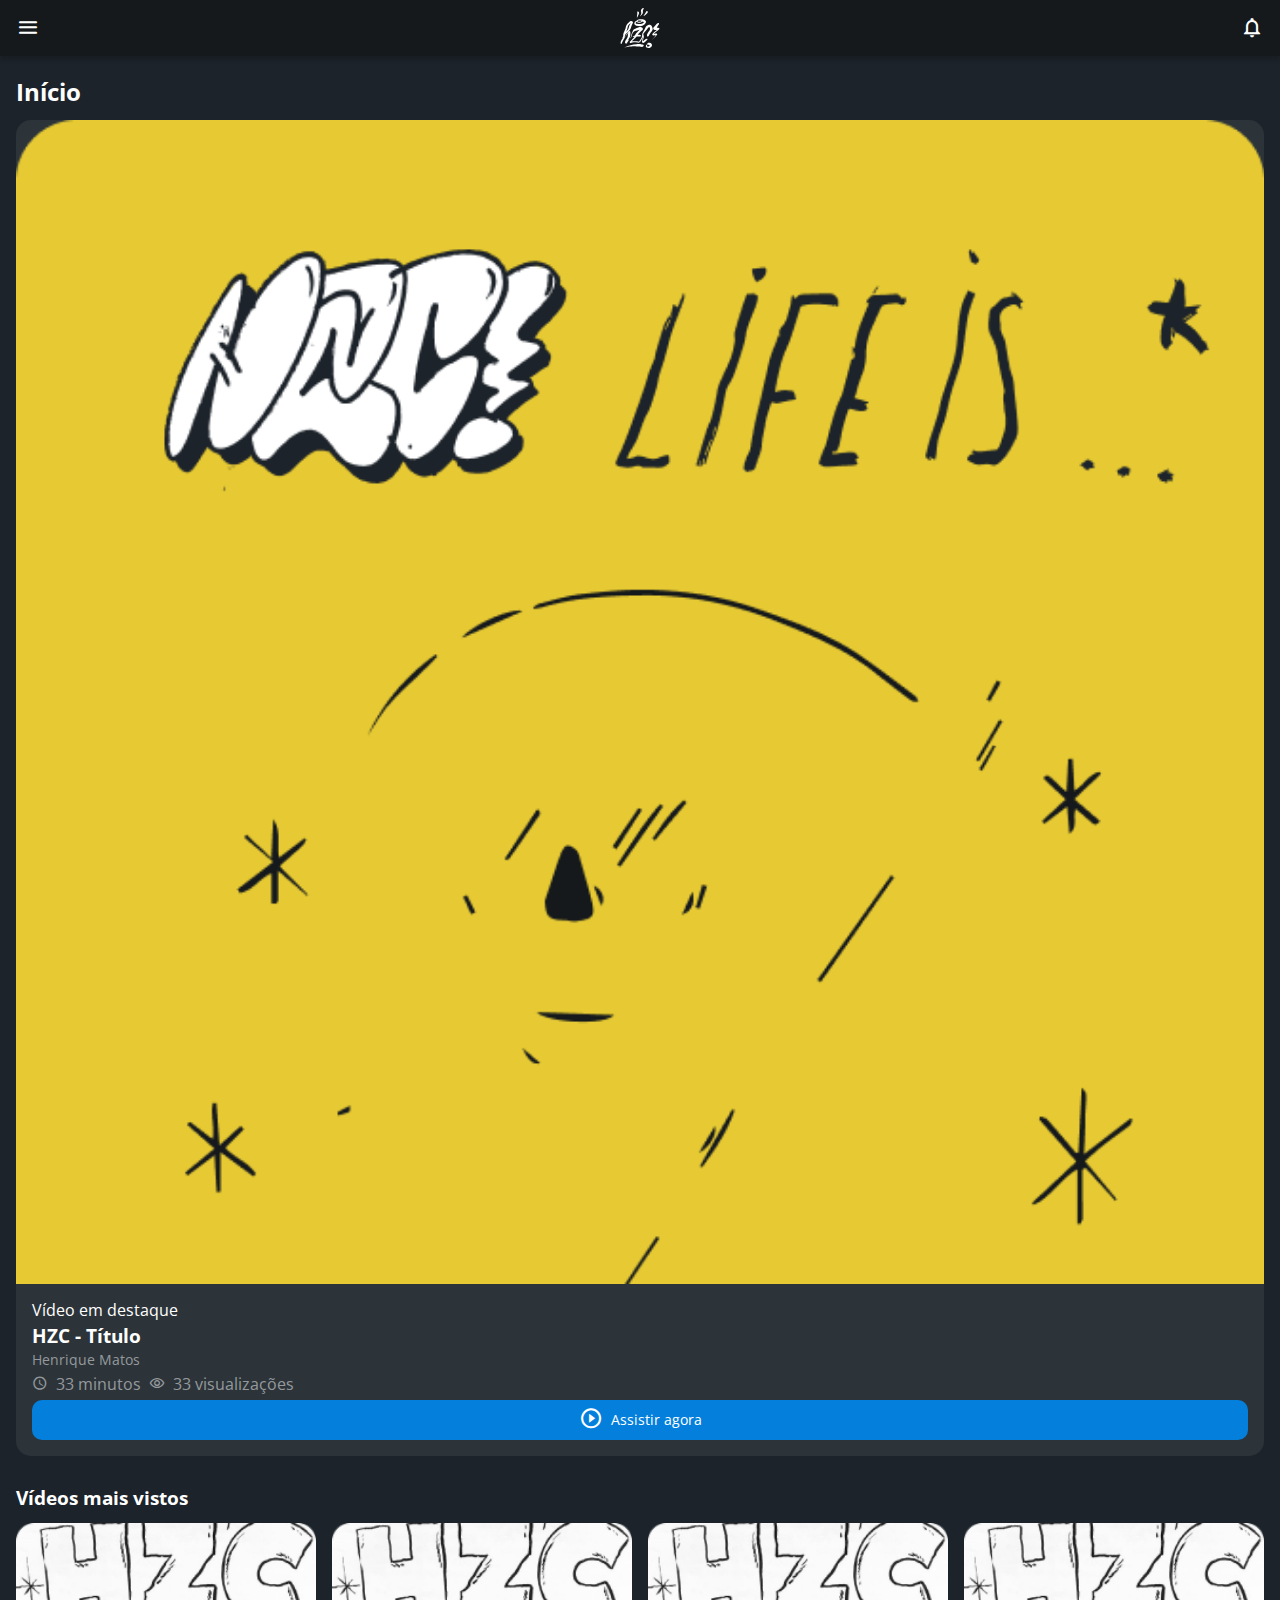
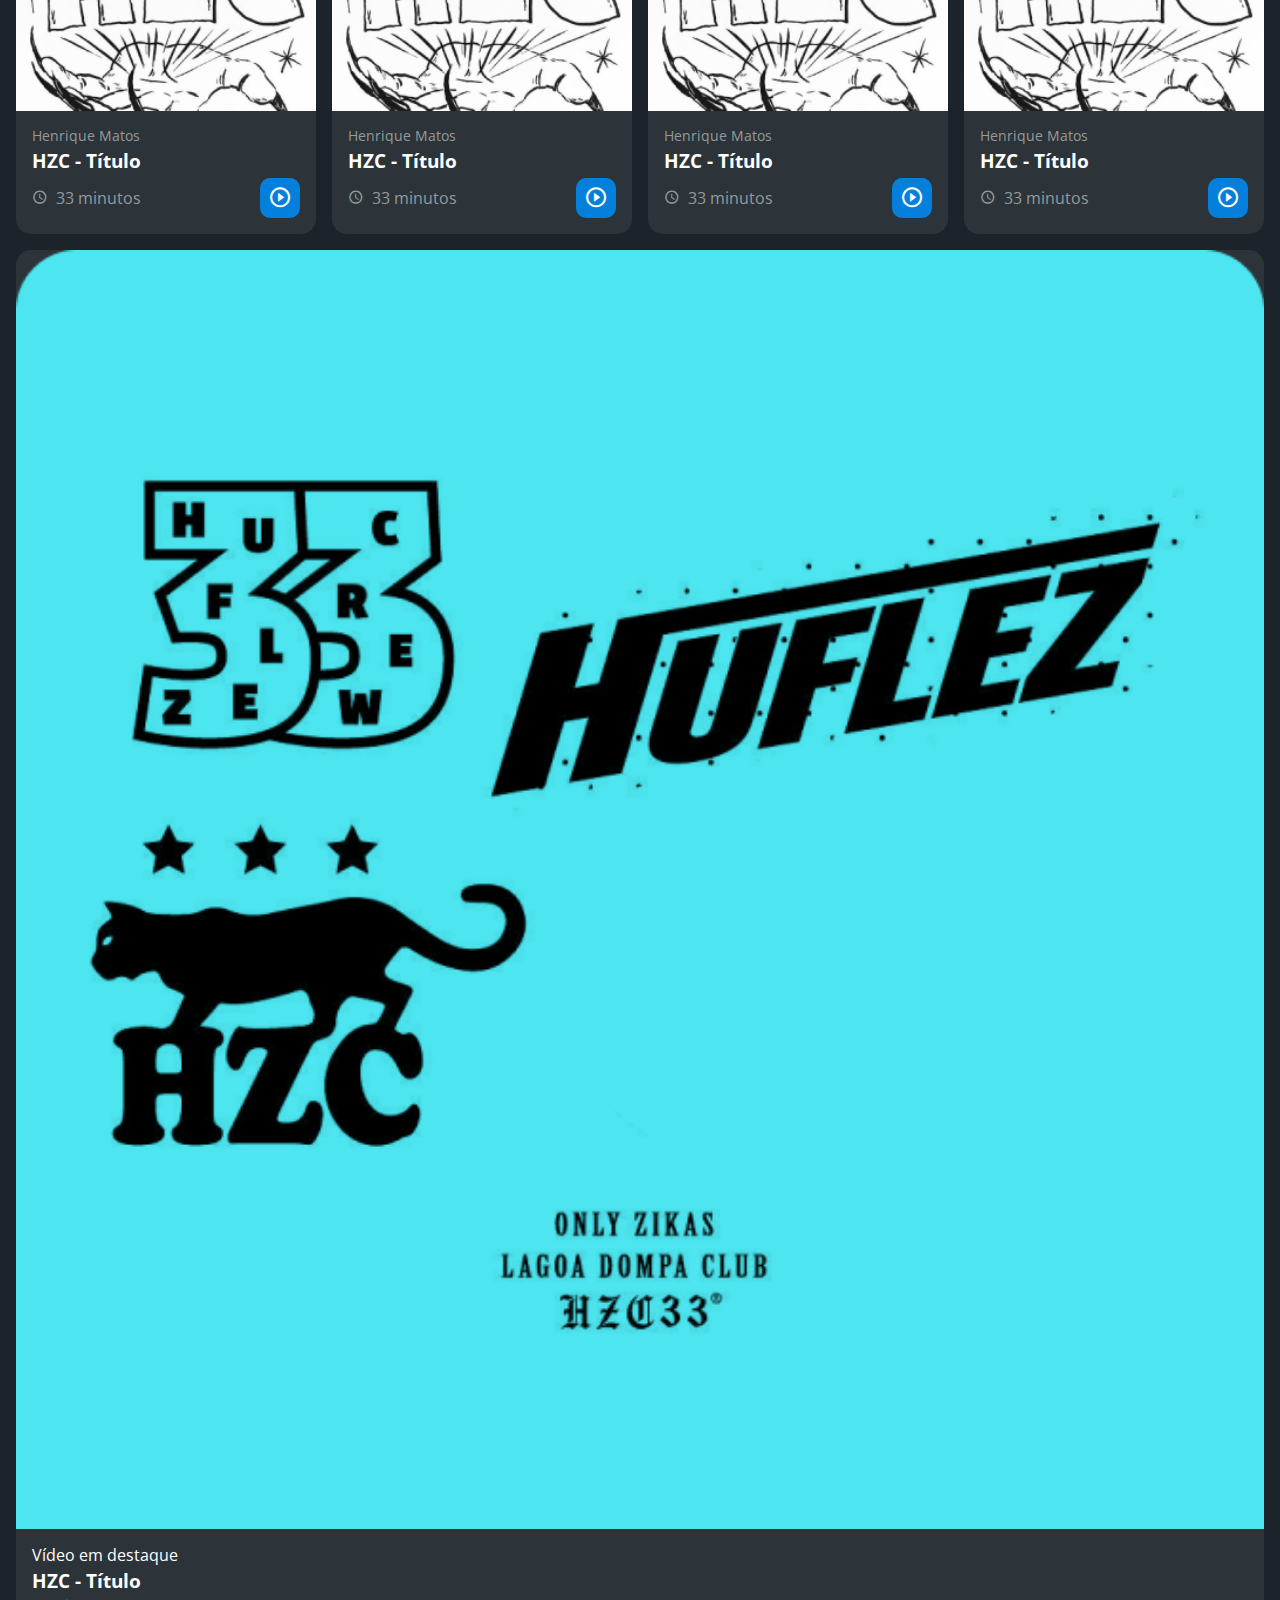
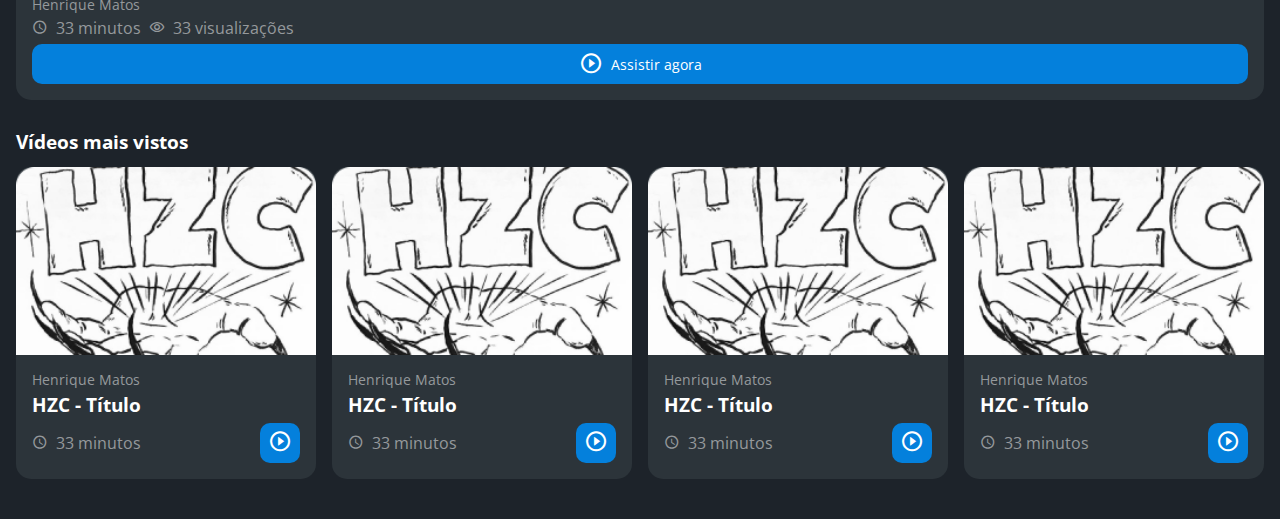
==== index.html @ 2aaf7b37 "primeiro commit" ====
<!DOCTYPE html>
<html lang="pt-br">
<head>
    <meta charset="UTF-8">
    <meta http-equiv="X-UA-Compatible" content="IE=edge">
    <meta name="viewport" content="width=device-width, initial-scale=1.0">
    <title>HZC | Home</title>
    <link rel="preconnect" href="https://fonts.googleapis.com">
    <link rel="preconnect" href="https://fonts.gstatic.com" crossorigin>
    <link rel="stylesheet" href="https://fonts.googleapis.com/css2?family=Open+Sans:wght@400;600;700&display=swap">
    <link rel="stylesheet" href="assets/css/reset.css">
    <link rel="stylesheet" href="assets/css/estilos.css">
</head>
<body>
    <header class="cabecalho">
        <button class="cabecalho__menu" aria-label="Menu"><i></i></button>
        <img src="assets/img/logo.svg" alt="Logotipo da HZC" class="cabecalho__logo">
        <p class="cabecalho__perfil">Henrique Matos</p>
        <button class="cabecalho__notificacao" aria-label="Notificação"><i></i></button>
    </header>
    <nav class="menu-lateral">
        <img src="assets/img/logo.svg" alt="Logotipo da HZC" class="menu-lateral__logo">
        <a href="index.html" class="menu-lateral__link menu-lateral__link--inicio menu-lateral__link--ativo">Início</a>
        <a href="#" class="menu-lateral__link menu-lateral__link--videos">Vídeos</a>
        <a href="MeuPico.html" class="menu-lateral__link menu-lateral__link--picos">Picos</a>
        <a href="#" class="menu-lateral__link menu-lateral__link--integrantes">Integrantes</a>
        <a href="#" class="menu-lateral__link menu-lateral__link--camisas">Camisas</a>
        <a href="#" class="menu-lateral__link menu-lateral__link--pinturas">Pinturas</a>
    </nav>
    <main class="principal">
        <h2 class="titulo-pagina">Início</h2>
        <article class="cartao cartao--destaque destaque-video">
            <img src="assets/img/banner-mobile_1.png" alt="Banner do cartao" class="cartao__imagem cartao__imagem--mobile">
            <img src="assets/img/banner_1.png" alt="Banner do cartao" class="cartao__imagem cartao__imagem--desktop">
            <div class="cartao__conteudo">
                <p class="cartao__destaque">Vídeo em destaque</p>
                <h3 class="cartao__titulo">HZC - Título</h3>
                <p class="cartao__perfil">Henrique Matos</p>
                <p class="cartao__info cartao__info--tempo">33 minutos</p>
                <p class="cartao__info cartao__info--visualizacao">33 visualizações</p>
                <button class="cartao__botao cartao__botao--play cartao__botao--destaque">Assistir agora</button>
            </div>
        </article>
        <article class="cartao cartao--recentes videos-recentes">
            <h3 class="cartao__titulo">Vídeos recentes</h3>
            <a href="#" class="cartao__link">Ver todos</a>
            <ul class="cartao__lista">
                <li class="cartao__item">
                    <img src="assets/img/miniatura_1.png" alt="Thumbnail" class="cartao__item-thumbnail">
                    <h4 class="cartao__item-titulo">HZC - Love machine</h4>
                    <p class="cartao__item-perfil">Henrique Matos</p>
                </li>
                <li class="cartao__item">
                    <img src="assets/img/miniatura_1.png" alt="Thumbnail" class="cartao__item-thumbnail">
                    <h4 class="cartao__item-titulo">HZC - Love machine</h4>
                    <p class="cartao__item-perfil">Henrique Matos</p>
                </li>
                <li class="cartao__item">
                    <img src="assets/img/miniatura_1.png" alt="Thumbnail" class="cartao__item-thumbnail">
                    <h4 class="cartao__item-titulo">HZC - Love machine</h4>
                    <p class="cartao__item-perfil">Henrique Matos</p>
                </li>
                <li class="cartao__item">
                    <img src="assets/img/miniatura_1.png" alt="Thumbnail" class="cartao__item-thumbnail">
                    <h4 class="cartao__item-titulo">HZC - Love machine</h4>
                    <p class="cartao__item-perfil">Henrique Matos</p>
                </li>
                <li class="cartao__item">
                    <img src="assets/img/miniatura_1.png" alt="Thumbnail" class="cartao__item-thumbnail">
                    <h4 class="cartao__item-titulo">HZC - Love machine</h4>
                    <p class="cartao__item-perfil">Henrique Matos</p>
                </li>
            </ul>
        </article>
        <section class="secao secao-videos">
            <h3 class="titulo-secao">Vídeos mais vistos</h3>
            <article class="cartao">
                <img src="assets/img/video_1.png" alt="Vídeo" class="cartao__imagem">
                <div class="cartao__conteudo">
                    <p class="cartao__perfil">Henrique Matos</p>
                    <h3 class="cartao__titulo">HZC - Título</h3>
                    <p class="cartao__info cartao__info--tempo">33 minutos</p>
                    <button class="cartao__botao cartao__botao--play" aria-label="Assistir agora"></button>
                </div>
            </article>
            <article class="cartao">
                <img src="assets/img/video_1.png" alt="Vídeo" class="cartao__imagem">
                <div class="cartao__conteudo">
                    <p class="cartao__perfil">Henrique Matos</p>
                    <h3 class="cartao__titulo">HZC - Título</h3>
                    <p class="cartao__info cartao__info--tempo">33 minutos</p>
                    <button class="cartao__botao cartao__botao--play" aria-label="Assistir agora"></button>
                </div>
            </article>
            <article class="cartao">
                <img src="assets/img/video_1.png" alt="Vídeo" class="cartao__imagem">
                <div class="cartao__conteudo">
                    <p class="cartao__perfil">Henrique Matos</p>
                    <h3 class="cartao__titulo">HZC - Título</h3>
                    <p class="cartao__info cartao__info--tempo">33 minutos</p>
                    <button class="cartao__botao cartao__botao--play" aria-label="Assistir agora"></button>
                </div>
            </article>
            <article class="cartao">
                <img src="assets/img/video_1.png" alt="Vídeo" class="cartao__imagem">
                <div class="cartao__conteudo">
                    <p class="cartao__perfil">Henrique Matos</p>
                    <h3 class="cartao__titulo">HZC - Título</h3>
                    <p class="cartao__info cartao__info--tempo">33 minutos</p>
                    <button class="cartao__botao cartao__botao--play" aria-label="Assistir agora"></button>
                </div>
            </article>
        </section>
        <article class="cartao cartao--recentes produtos-recentes">
            <h3 class="cartao__titulo">Vídeos recentes</h3>
            <a href="#" class="cartao__link">Ver todos</a>
            <ul class="cartao__lista">
                <li class="cartao__item">
                    <img src="assets/img/miniatura_1.png" alt="Thumbnail" class="cartao__item-thumbnail">
                    <h4 class="cartao__item-titulo">HZC - Love machine</h4>
                    <p class="cartao__item-perfil">Henrique Matos</p>
                </li>
                <li class="cartao__item">
                    <img src="assets/img/miniatura_1.png" alt="Thumbnail" class="cartao__item-thumbnail">
                    <h4 class="cartao__item-titulo">HZC - Love machine</h4>
                    <p class="cartao__item-perfil">Henrique Matos</p>
                </li>
                <li class="cartao__item">
                    <img src="assets/img/miniatura_1.png" alt="Thumbnail" class="cartao__item-thumbnail">
                    <h4 class="cartao__item-titulo">HZC - Love machine</h4>
                    <p class="cartao__item-perfil">Henrique Matos</p>
                </li>
                <li class="cartao__item">
                    <img src="assets/img/miniatura_1.png" alt="Thumbnail" class="cartao__item-thumbnail">
                    <h4 class="cartao__item-titulo">HZC - Love machine</h4>
                    <p class="cartao__item-perfil">Henrique Matos</p>
                </li>
                <li class="cartao__item">
                    <img src="assets/img/miniatura_1.png" alt="Thumbnail" class="cartao__item-thumbnail">
                    <h4 class="cartao__item-titulo">HZC - Love machine</h4>
                    <p class="cartao__item-perfil">Henrique Matos</p>
                </li>
            </ul>
        </article>
        <article class="cartao cartao--destaque destaque-produtos">
            <img src="assets/img/banner-mobile_2.png" alt="Banner do cartao" class="cartao__imagem cartao__imagem--mobile">
            <img src="assets/img/banner_2.png" alt="Banner do cartao" class="cartao__imagem cartao__imagem--desktop">
            <div class="cartao__conteudo">
                <p class="cartao__destaque">Vídeo em destaque</p>
                <h3 class="cartao__titulo">HZC - Título</h3>
                <p class="cartao__perfil">Henrique Matos</p>
                <p class="cartao__info cartao__info--tempo">33 minutos</p>
                <p class="cartao__info cartao__info--visualizacao">33 visualizações</p>
                <button class="cartao__botao cartao__botao--play cartao__botao--destaque">Assistir agora</button>
            </div>
        </article>
        <section class="secao secao-produtos">
            <h3 class="titulo-secao">Vídeos mais vistos</h3>
            <article class="cartao">
                <img src="assets/img/video_1.png" alt="Vídeo" class="cartao__imagem">
                <div class="cartao__conteudo">
                    <p class="cartao__perfil">Henrique Matos</p>
                    <h3 class="cartao__titulo">HZC - Título</h3>
                    <p class="cartao__info cartao__info--tempo">33 minutos</p>
                    <button class="cartao__botao cartao__botao--play" aria-label="Assistir agora"></button>
                </div>
            </article>
            <article class="cartao">
                <img src="assets/img/video_1.png" alt="Vídeo" class="cartao__imagem">
                <div class="cartao__conteudo">
                    <p class="cartao__perfil">Henrique Matos</p>
                    <h3 class="cartao__titulo">HZC - Título</h3>
                    <p class="cartao__info cartao__info--tempo">33 minutos</p>
                    <button class="cartao__botao cartao__botao--play" aria-label="Assistir agora"></button>
                </div>
            </article>
            <article class="cartao">
                <img src="assets/img/video_1.png" alt="Vídeo" class="cartao__imagem">
                <div class="cartao__conteudo">
                    <p class="cartao__perfil">Henrique Matos</p>
                    <h3 class="cartao__titulo">HZC - Título</h3>
                    <p class="cartao__info cartao__info--tempo">33 minutos</p>
                    <button class="cartao__botao cartao__botao--play" aria-label="Assistir agora"></button>
                </div>
            </article>
            <article class="cartao">
                <img src="assets/img/video_1.png" alt="Vídeo" class="cartao__imagem">
                <div class="cartao__conteudo">
                    <p class="cartao__perfil">Henrique Matos</p>
                    <h3 class="cartao__titulo">HZC - Título</h3>
                    <p class="cartao__info cartao__info--tempo">33 minutos</p>
                    <button class="cartao__botao cartao__botao--play" aria-label="Assistir agora"></button>
                </div>
            </article>
        </section>

        <section> 

        </section>


    </main>
    <script src="index.js"></script>
</body>
</html>
---- assets/css/estilos.css ----
@font-face {
    font-family: 'icones';
    src: url(../font/icones.ttf);
}

body {
    background-color: #1D232A;
    font-family: 'Open Sans', 'icones', sans-serif;
    color: #FFFFFF;
}

@media screen and (min-width: 1440px) {
    body {
        display: grid;
        grid-template-columns: auto 1fr;
    }
}

.cabecalho {
    display: flex;
    justify-content: space-between;
    align-items: center;
    background-color: #15191C;
    padding: 8px 16px;
    box-shadow: 0px 4px 4px rgba(0, 0, 0, 0.16);
}

.cabecalho__menu i::before {
    content: "\e904";
    font-size: 24px;
}

.cabecalho__notificacao i::before {
    content: "\e906";
    font-size: 24px;
}

.cabecalho__logo {
    width: 40px;
}

.cabecalho__perfil {
    display: none;
}

@media screen and (min-width: 1440px) {
    .cabecalho {
        background-color: #1D232A;
        display: grid;
        column-gap: 32px;
        grid-template-columns: 1fr auto;
        padding: 16px 60px;
        height: 80px;
        box-sizing: border-box;
        grid-column: 2;
    }

    .cabecalho__menu {
        display: none;
    }

    .cabecalho__logo {
        display: none;
    }

    .cabecalho__perfil {
        display: grid;
        grid-template-columns: repeat(3, auto);
        column-gap: 8px;
        align-items: center;
        justify-self: flex-end;
        color: #95999C;
        padding: 8px 32px;
        border-right: 1px solid #95999C;
    }

    .cabecalho__perfil::before {
        content: "";
        display: block;
        width: 32px;
        height: 32px;
        background-image: url(../img/profile_2.png);
        background-size: contain;
        background-repeat: no-repeat;
        background-position: center;
    }

    .cabecalho__perfil::after {
        content: "\e90d";
        color: #FFFFFF;
        font-size: 1.5rem;
    }
}

.menu-lateral {
    display: flex;
    flex-direction: column;
    background-color: #15191C;
    width: 75vw;
    height: 100vh;

    position: absolute;
    left: -100vw;
    transition: .25s;
}

.menu-lateral--ativo {
    left: 0;
    transition: .25s;
}

.menu-lateral__logo {
    width: 118px;
    align-self: center;
    padding: 16px;
}

.menu-lateral__link {
    height: 64px;
    color: #95999C;
    padding-left: 64px;
    display: flex;
    align-items: center;
}

.menu-lateral__link--ativo {
    color: #FFFFFF;
    padding-left: 56px;
    border-left: 8px solid #FFFFFF;
}

.menu-lateral__link::before {
    content: "\e900";
    width: 24px;
    height: 24px;
    font-size: 24px;
    position: absolute;
    left: 24px;
}

.menu-lateral__link--inicio::before {
    content: "\e902";
}

.menu-lateral__link--videos::before {
    content: "\e90e";
}

.menu-lateral__link--picos::before {
    content: "\e909";
}

.menu-lateral__link--integrantes::before {
    content: "\e903";
}

.menu-lateral__link--camisas::before {
    content: "\e900";
}

.menu-lateral__link--pinturas::before {
    content: "\e90a";
}

@media screen and (min-width: 1440px) {
    .menu-lateral {
        position: static;
        width: 200px;
        grid-column: 1;
        grid-row: 1 / span 2;
    }
}

.principal {
    padding: 24px 16px;
    display: grid;
    gap: 16px;
}

.titulo-pagina {
    font-size: 1.5rem;
    font-weight: 700;
}

.titulo-secao {
    font-size: 1.2rem;
    font-weight: 700;
}

@media screen and (min-width: 1440px) {
    .principal {
        display: grid;
        grid-template-columns: auto 1fr auto;
        grid-template-areas: 
            "titulo-pagina titulo-pagina titulo-pagina"
            "destaque-video destaque-video videos-recentes"
            "secao-videos secao-videos secao-videos"
            "produtos-recentes destaque-produtos destaque-produtos"
            "secao-produtos secao-produtos secao-produtos"
        ;
        column-gap: 32px;
        padding: 16px 60px;
        grid-column: 2;
    }
}

.titulo-secao {
    grid-column: span 4;
}

.cartao {
    width: 100%;
    border-radius: 15px;
    overflow: hidden;
    background-color: #2C343A;
}

.cartao__imagem--desktop {
    display: none;
}

.cartao--destaque {
    margin-bottom: 16px;
}

.cartao__conteudo {
    padding: 16px;
    display: grid;
    grid-template-columns: auto 1fr;
    gap: 8px;
}

.cartao__destaque {
    grid-column: span 2;
}

.cartao__titulo {
    font-size: 1.2rem;
    font-weight: 700;
    grid-column: span 2;
}

.cartao__perfil {
    color: #95999C;
    font-size: 0.9rem;
    grid-column: span 2;
}

.cartao__info {
    display: flex;
    align-items: center;
    color: #95999C;
}

.cartao__info--tempo::before {
    content: "\e90c";
    margin-right: 8px;    
}

.cartao__info--visualizacao::before {
    content: "\e90f";
    margin-right: 8px;    
}

.cartao__botao {
    display: flex;
    justify-content: center;
    align-items: center;
    background-color: #0480DC;
    width: 40px;
    height: 40px;
    border-radius: 10px;
    font-size: 0.9rem;
    justify-self: flex-end;
}

.cartao__botao--play::before {
    content: "\e90b";
    font-size: 24px;
}

.cartao__botao--destaque {
    width: 100%;
    grid-column: span 2;
}

.cartao__botao--destaque::before {
    margin-right: 8px;
}

.cartao--recentes {
    display: none;
}

@media screen and (min-width: 1440px) {
    .cartao--destaque {
        margin-bottom: 0;
    }

    .cartao__imagem--desktop {
        display: block;
    }

    .cartao__imagem--mobile {
        display: none;
    }

    .cartao__botao--destaque {
        grid-column: auto;
        padding: 16px 8px;
    }

    .cartao--recentes {
        display: grid;
        grid-template-columns: auto auto;
        align-items: center;
        row-gap: 24px;
        width: 256px;
        padding: 16px;
        box-sizing: border-box;
        align-self: flex-start;
    }

    .cartao--recentes .cartao__titulo {
        grid-column: auto;
    }

    .cartao__link {
        font-size: 0.8rem;
        font-weight: 600;
        color: #0480DC;
        justify-self: flex-end;
    }
    
    .cartao__lista {
        display: grid;
        row-gap: 16px;
        grid-column: span 2;
    }

    .cartao__item {
        display: grid;
        grid-template-columns: auto 1fr;
        gap: 8px;
    }

    .cartao__item-thumbnail {
        width: 32px;
        grid-row: span 2;
    }

    .cartao__item-titulo {
        font-size: 0.9rem;
        line-height: 1.2rem;
        font-weight: 700;
    }

    .cartao__item-perfil {
        font-size: 0.8rem;
        color: #95999C;
    }
}

.secao {
    display: grid;
    gap: 16px;
}

@media screen and (min-width: 1440px) {
    .secao {
        grid-template-columns: repeat(4, 1fr);
    }

    .destaque-video {
        grid-area: destaque-video;
    }
    
    .videos-recentes {
        grid-area: videos-recentes;
    }
    
    .secao-videos {
        grid-area: secao-videos;
    }
    
    .destaque-produtos {
        grid-area: destaque-produtos;
    }
    
    .produtos-recentes {
        grid-area: produtos-recentes;
    }
    
    .secao-produtos {
        grid-area: secao-produtos;
    }
}

/* Picos */

@media screen and (min-width: 1440px) {
    .principal--picos {
        grid-template-areas: 
        "titulo-pagina titulo-pagina titulo-pagina"
        "picos-mapa picos-mapa picos-favoritos"
        "secao-picos-mais-visitados secao-picos-mais-visitados secao-picos-mais-visitados"
        ;
    }
}

.picos-mapa {
    width: 100%;
    height: 468px;
    background-image: url(assets/img/mapa-picos.png);
    background-size: cover;
    background-repeat: no-repeat;
    background-position: center;
    border-radius: 15px;
}

.cartao__botao--pico::before {
    content: "\e908";
    font-size: 24px;
}

@media screen and (min-width: 1440px) {
    .picos-mapa {
        grid-area: picos-mapa;
    }

    .picos-favoritos {
        grid-area: picos-favoritos;
    }

    .secao-picos-mais-visitados {
        grid-area: secao-picos-mais-visitados;
    }
}
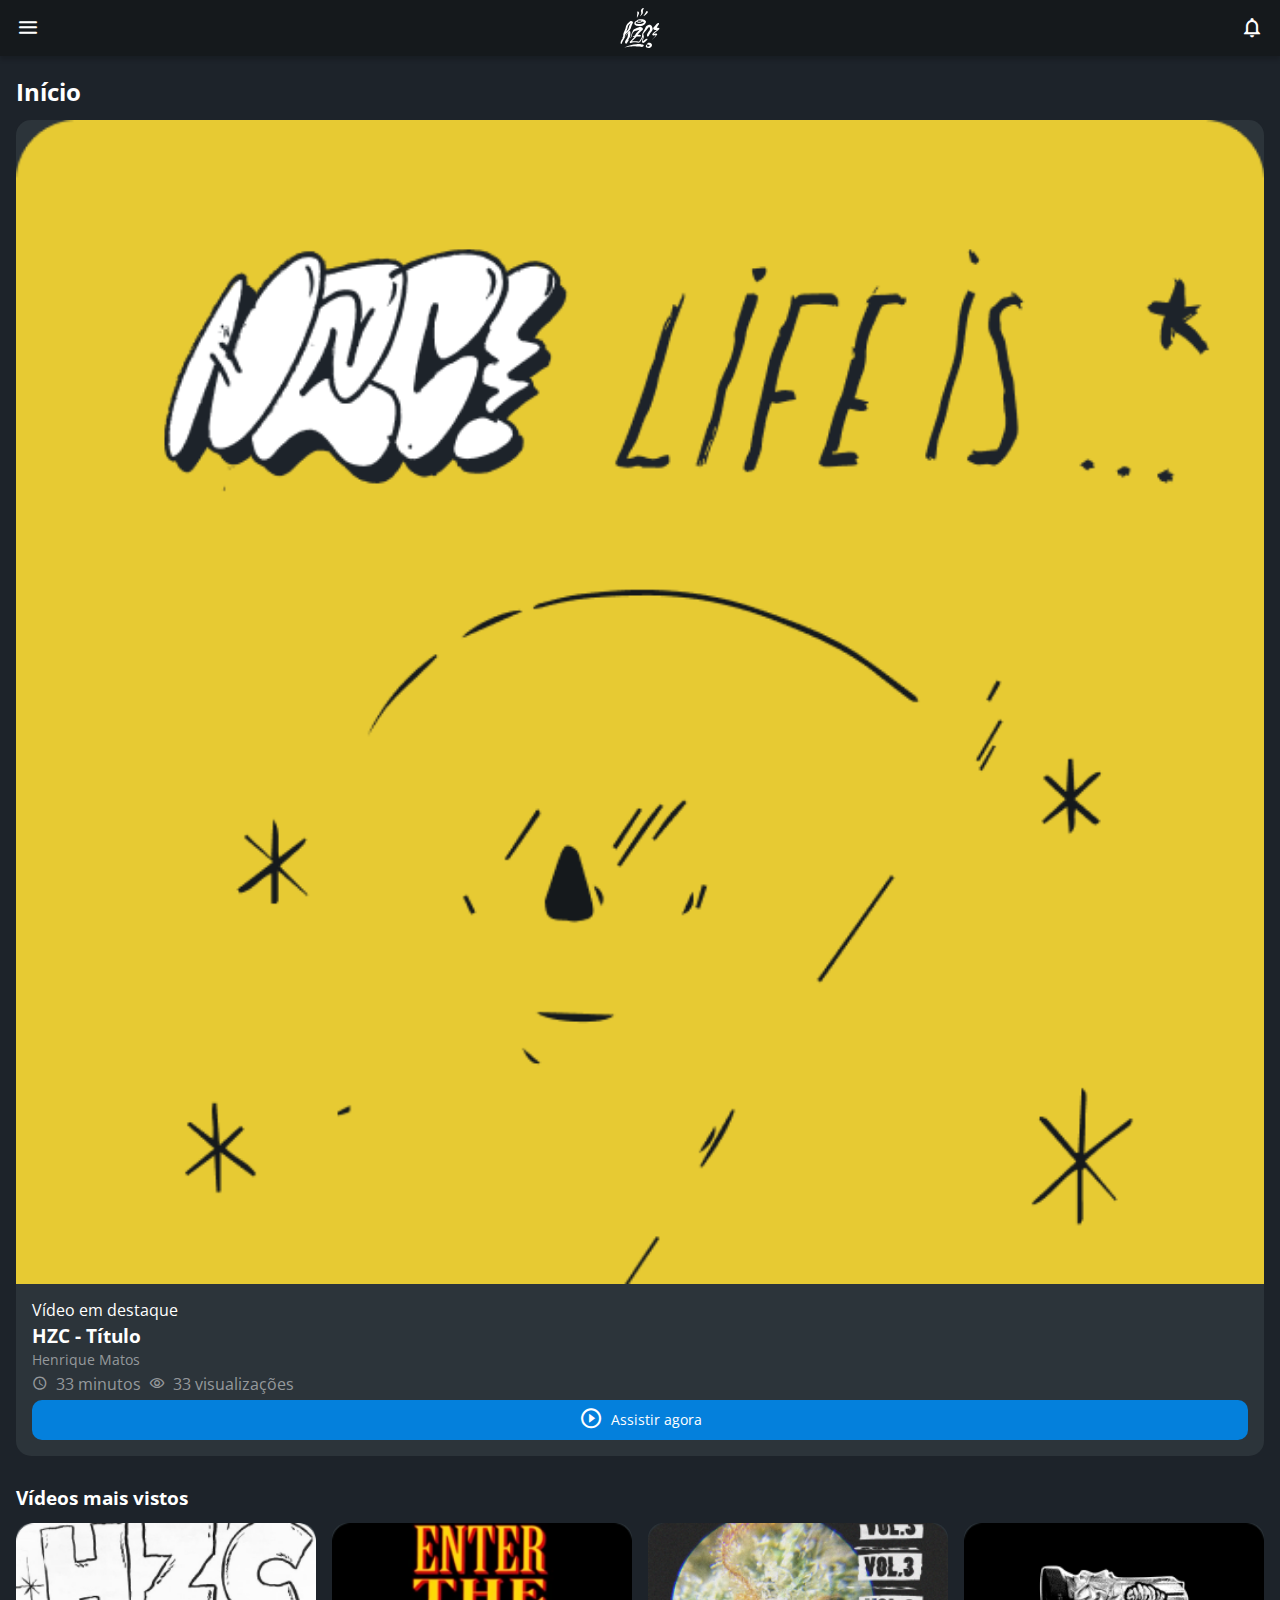
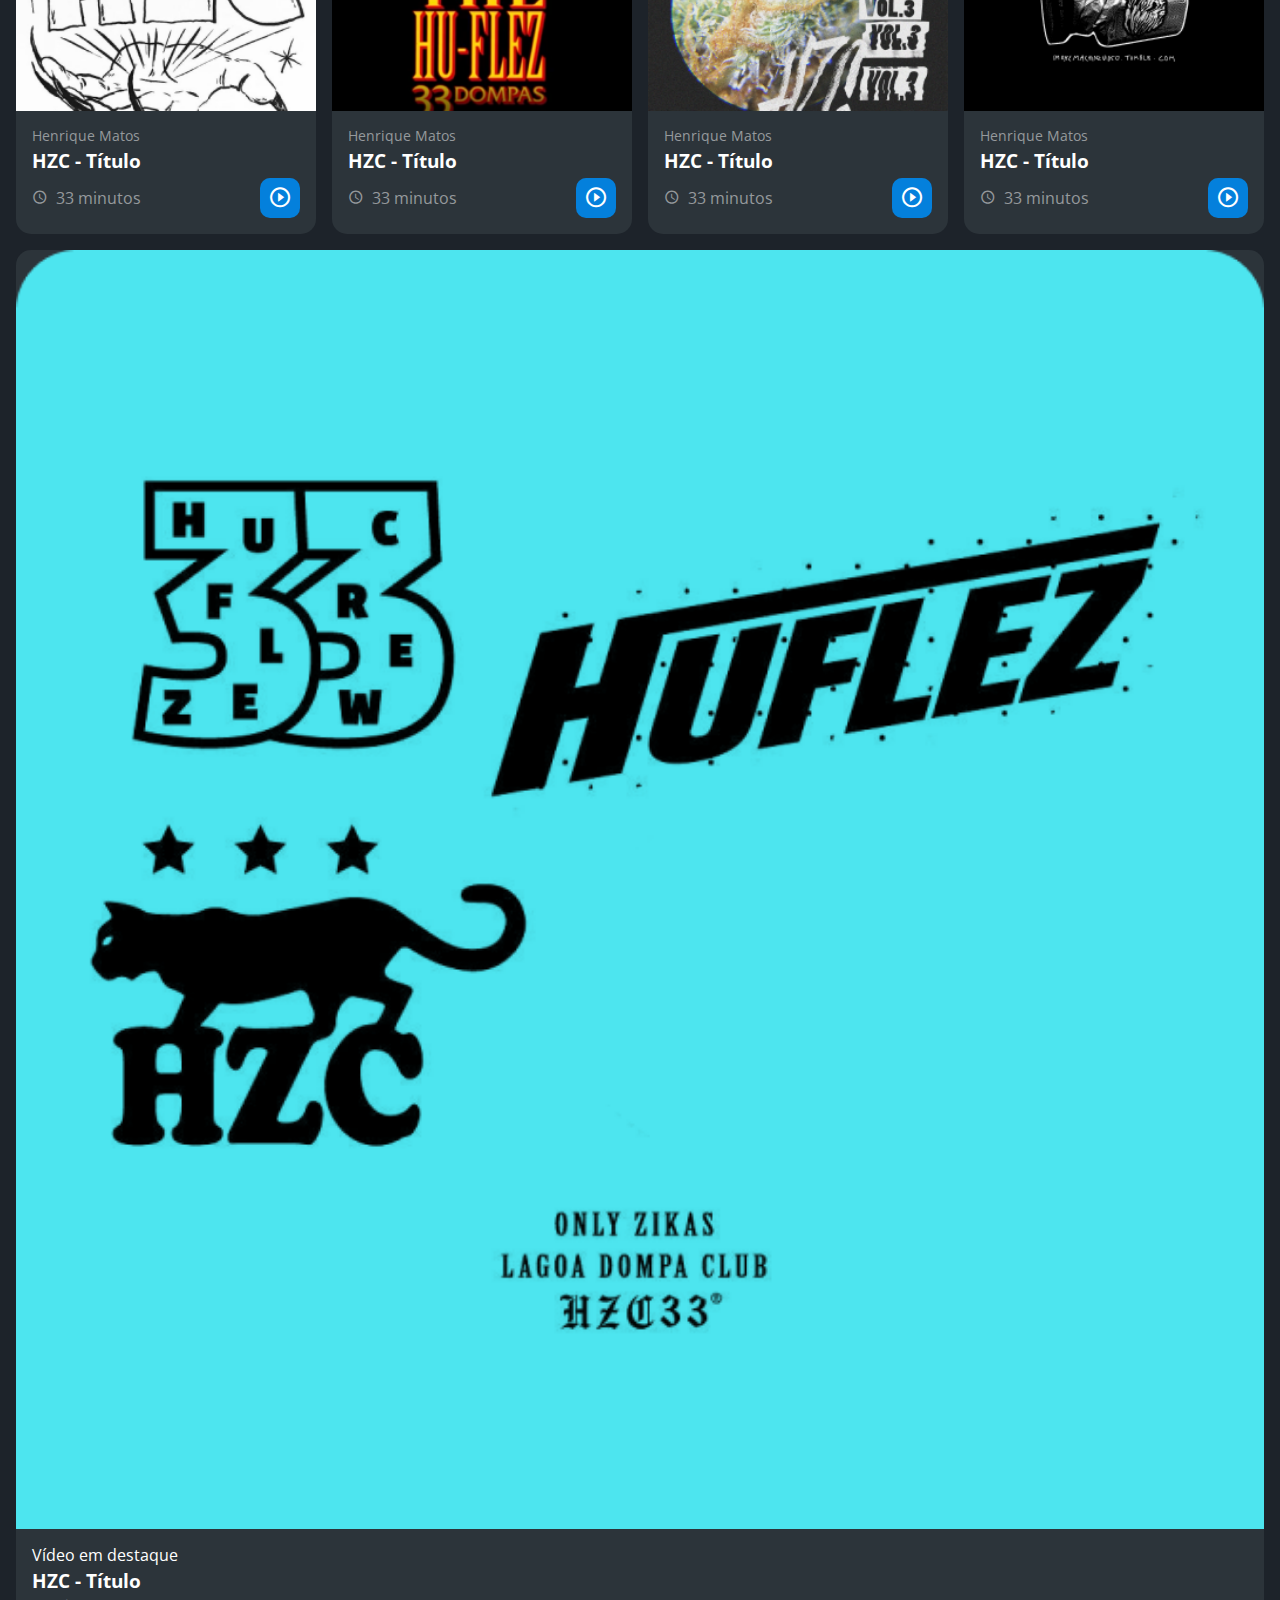
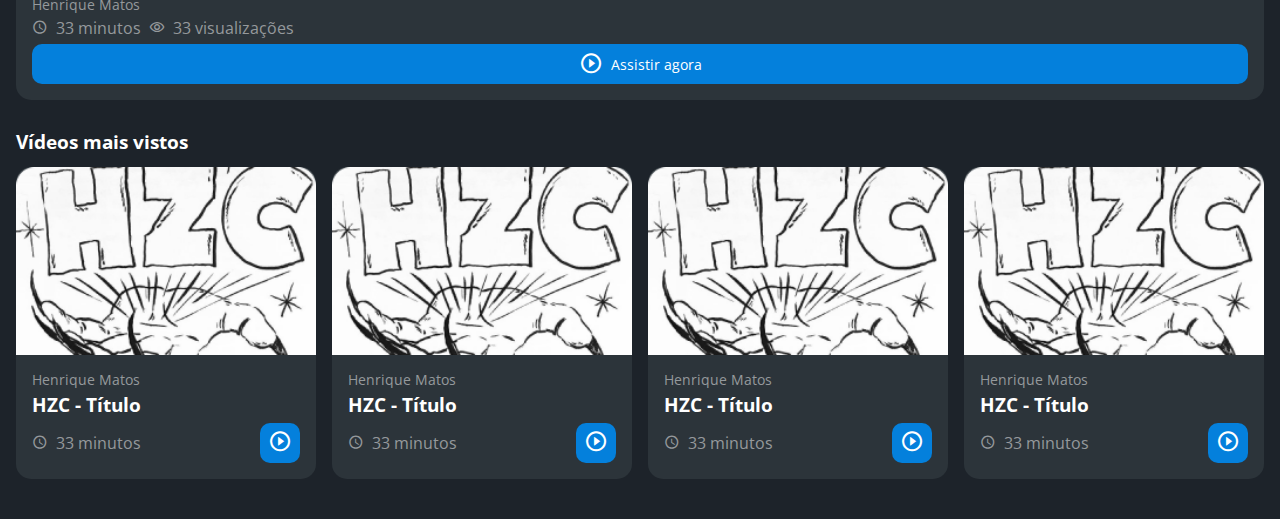
==== commit c56750f0: "Update index.html" ====
--- a/index.html
+++ b/index.html
@@ -84,25 +84,25 @@
                 </div>
             </article>
             <article class="cartao">
-                <img src="assets/img/video_1.png" alt="Vídeo" class="cartao__imagem">
-                <div class="cartao__conteudo">
-                    <p class="cartao__perfil">Henrique Matos</p>
-                    <h3 class="cartao__titulo">HZC - Título</h3>
-                    <p class="cartao__info cartao__info--tempo">33 minutos</p>
-                    <button class="cartao__botao cartao__botao--play" aria-label="Assistir agora"></button>
-                </div>
-            </article>
-            <article class="cartao">
-                <img src="assets/img/video_1.png" alt="Vídeo" class="cartao__imagem">
-                <div class="cartao__conteudo">
-                    <p class="cartao__perfil">Henrique Matos</p>
-                    <h3 class="cartao__titulo">HZC - Título</h3>
-                    <p class="cartao__info cartao__info--tempo">33 minutos</p>
-                    <button class="cartao__botao cartao__botao--play" aria-label="Assistir agora"></button>
-                </div>
-            </article>
-            <article class="cartao">
-                <img src="assets/img/video_1.png" alt="Vídeo" class="cartao__imagem">
+                <img src="assets/img/video_2.png" alt="Vídeo" class="cartao__imagem">
+                <div class="cartao__conteudo">
+                    <p class="cartao__perfil">Henrique Matos</p>
+                    <h3 class="cartao__titulo">HZC - Título</h3>
+                    <p class="cartao__info cartao__info--tempo">33 minutos</p>
+                    <button class="cartao__botao cartao__botao--play" aria-label="Assistir agora"></button>
+                </div>
+            </article>
+            <article class="cartao">
+                <img src="assets/img/video_3.png" alt="Vídeo" class="cartao__imagem">
+                <div class="cartao__conteudo">
+                    <p class="cartao__perfil">Henrique Matos</p>
+                    <h3 class="cartao__titulo">HZC - Título</h3>
+                    <p class="cartao__info cartao__info--tempo">33 minutos</p>
+                    <button class="cartao__botao cartao__botao--play" aria-label="Assistir agora"></button>
+                </div>
+            </article>
+            <article class="cartao">
+                <img src="assets/img/video_4.png" alt="Vídeo" class="cartao__imagem">
                 <div class="cartao__conteudo">
                     <p class="cartao__perfil">Henrique Matos</p>
                     <h3 class="cartao__titulo">HZC - Título</h3>
@@ -202,4 +202,4 @@
     </main>
     <script src="index.js"></script>
 </body>
-</html>+</html>
